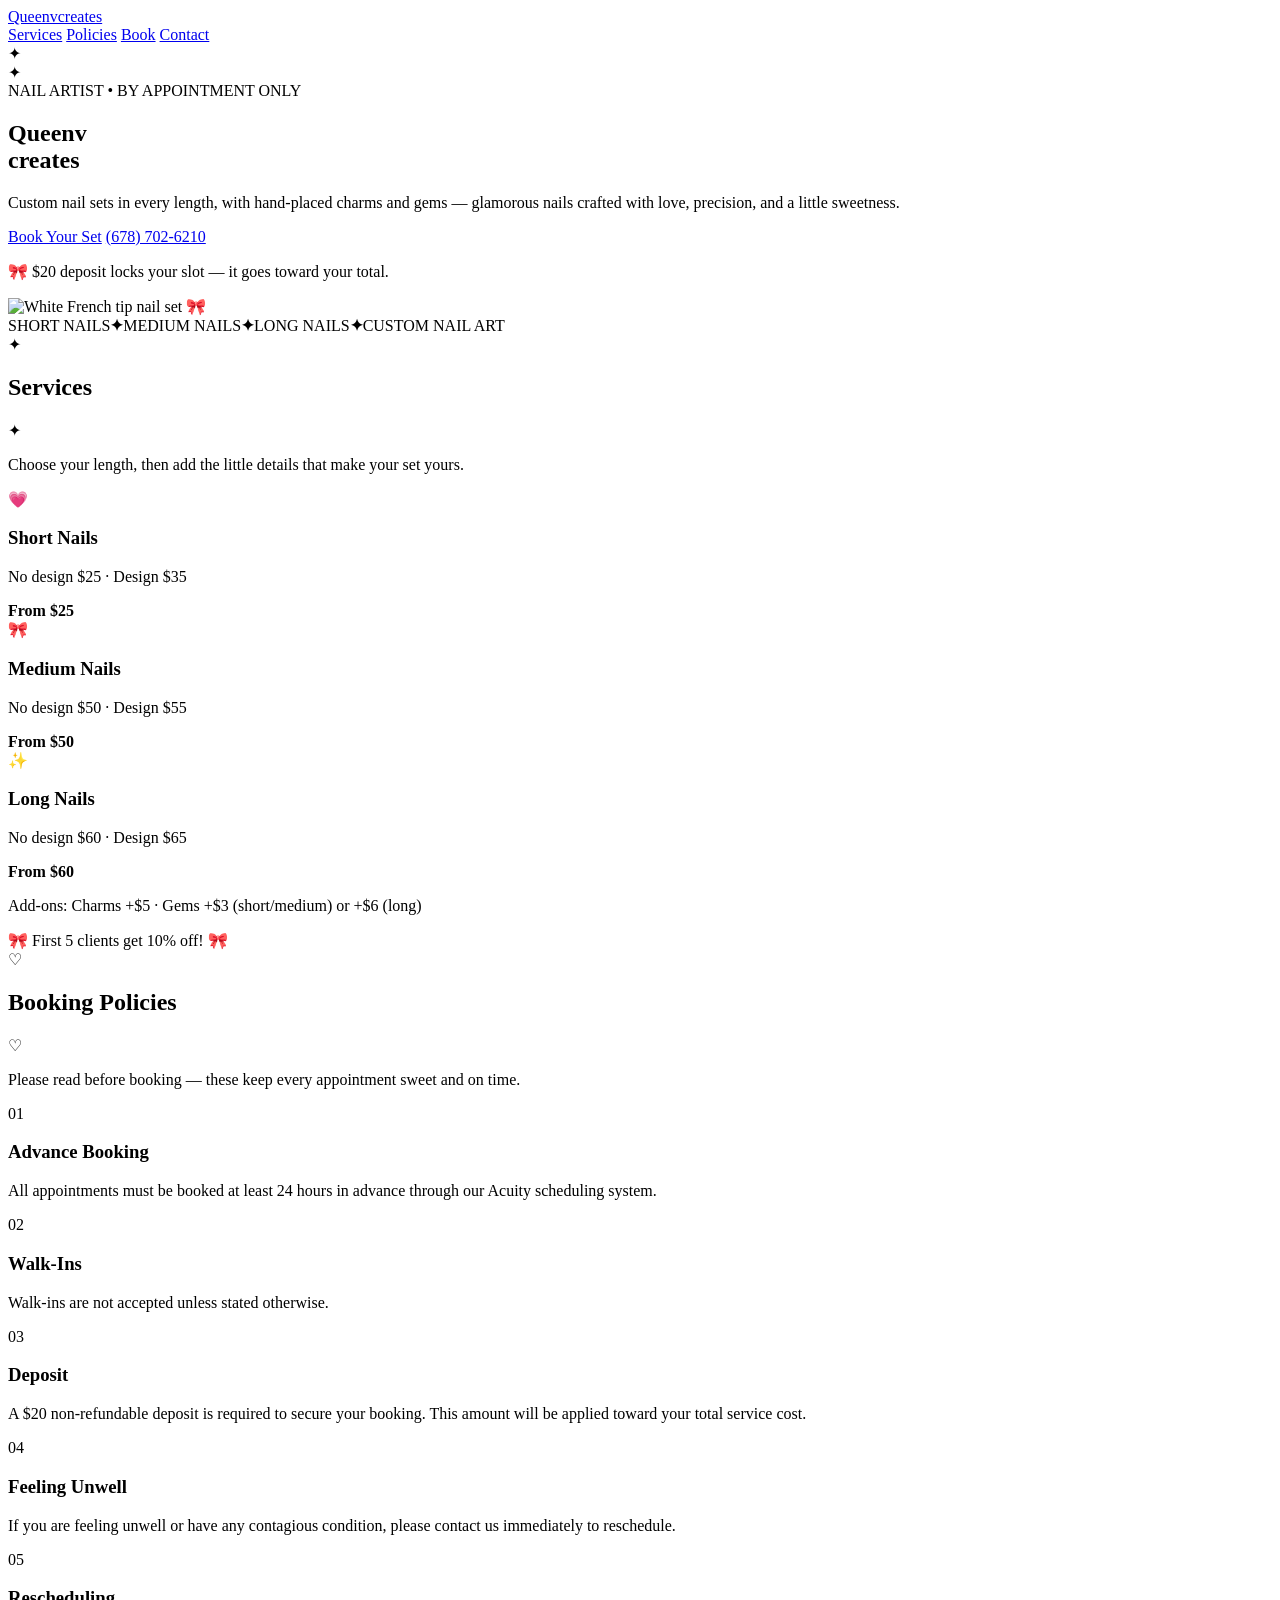
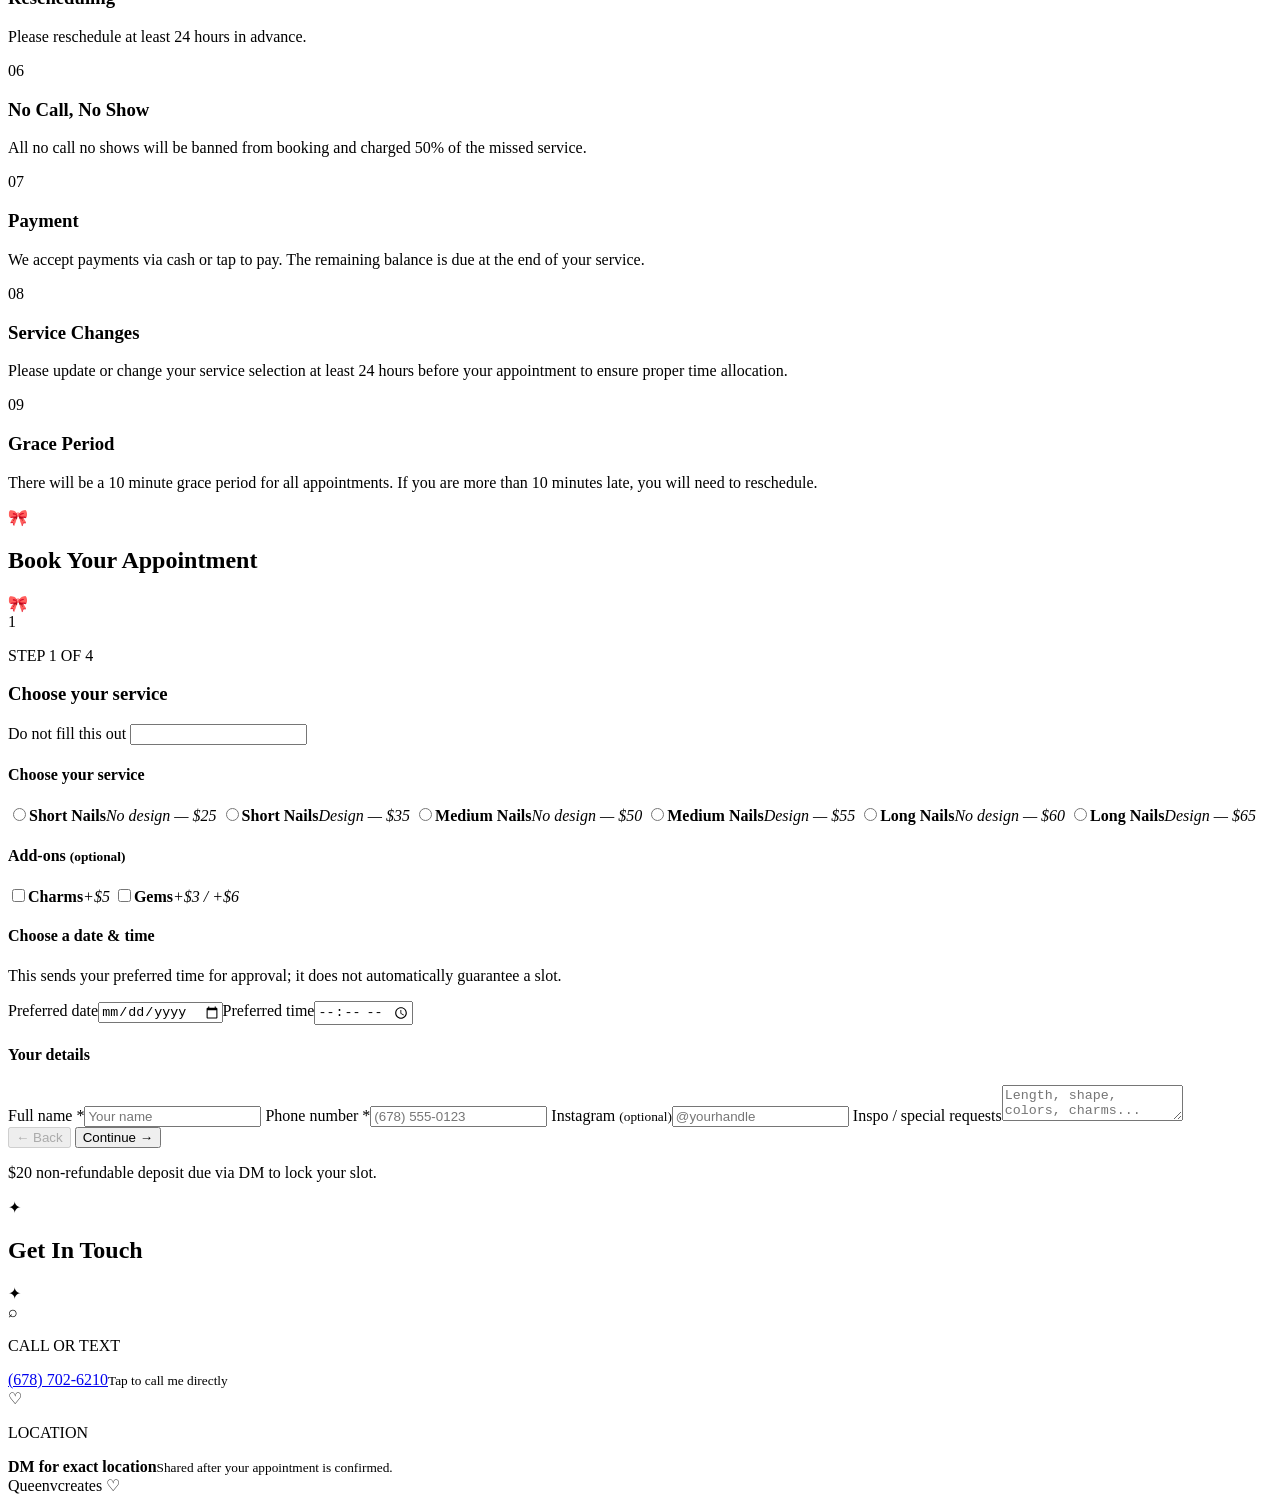
==== index.html @ 92eb50f8 "Rename queenvcreates_UPDATED/index.html to index.html" ====
<!doctype html>
<html lang="en">
<head>
  <meta charset="utf-8">
  <meta name="viewport" content="width=device-width, initial-scale=1">
  <meta name="description" content="Queenvcreates — custom nail sets and kawaii nail art by appointment only.">
  <title>Queenvcreates | Nail Artist</title>
  <link rel="preconnect" href="https://fonts.googleapis.com">
  <link rel="preconnect" href="https://fonts.gstatic.com" crossorigin>
  <link href="https://fonts.googleapis.com/css2?family=Baloo+2:wght@500;600;700;800&family=Poppins:wght@400;500;600;700;800&display=swap" rel="stylesheet">
  <link rel="stylesheet" href="style.css">
</head>
<body>
  <header class="site-header">
    <a class="brand" href="#home" aria-label="Queenvcreates home">
      <span class="bow" aria-hidden="true"><i></i><b></b><i></i></span>
      <span>Queenvcreates</span>
    </a>
    <nav>
      <a href="#services">Services</a>
      <a href="#policies">Policies</a>
      <a href="#booking">Book</a>
      <a href="#contact">Contact</a>
    </nav>
  </header>

  <main>
    <section id="home" class="hero section-pad">
      <div class="sparkle s1">✦</div><div class="sparkle s2">✦</div>
      <div class="pill">NAIL ARTIST <span>•</span> BY APPOINTMENT ONLY</div>
      <h1>Queenv<br><span>creates</span></h1>
      <p class="hero-copy">Custom nail sets in every length, with hand-placed charms and gems — glamorous nails crafted with love, precision, and a little sweetness.</p>
      <div class="hero-actions">
        <a class="btn btn-primary" href="#booking">Book Your Set</a>
        <a class="btn btn-outline" href="tel:+16787026210">(678) 702-6210</a>
      </div>
      <p class="deposit"><span class="mini-bow">🎀</span> $20 deposit locks your slot — it goes toward your total.</p>
    </section>

    <section class="showcase section-pad">
      <div class="photo-card tilt-left">
        <img src="images/nails-hero.webp" alt="White French tip nail set">
        <span class="photo-bow">🎀</span>
      </div>
      <div class="marquee" aria-label="Services">
        <span>SHORT NAILS</span><b>✦</b><span>MEDIUM NAILS</span><b>✦</b><span>LONG NAILS</span><b>✦</b><span>CUSTOM NAIL ART</span>
      </div>
    </section>

    <section id="services" class="section-pad">
      <div class="section-title"><span>✦</span><h2>Services</h2><span>✦</span></div>
      <p class="section-subtitle">Choose your length, then add the little details that make your set yours.</p>
      <div class="cards">
        <article class="service-card"><div class="service-icon">💗</div><h3>Short Nails</h3><p>No design $25 &middot; Design $35</p><strong>From $25</strong></article>
        <article class="service-card featured"><div class="service-icon">🎀</div><h3>Medium Nails</h3><p>No design $50 &middot; Design $55</p><strong>From $50</strong></article>
        <article class="service-card"><div class="service-icon">✨</div><h3>Long Nails</h3><p>No design $60 &middot; Design $65</p><strong>From $60</strong></article>
      </div>
      <p class="section-subtitle addon-note">Add-ons: Charms +$5 &middot; Gems +$3 (short/medium) or +$6 (long)</p>
      <div class="promo-banner"><span>🎀</span> First 5 clients get 10% off! <span>🎀</span></div>
    </section>

    <section id="policies" class="section-pad">
      <div class="section-title"><span>♡</span><h2>Booking Policies</h2><span>♡</span></div>
      <p class="section-subtitle">Please read before booking — these keep every appointment sweet and on time.</p>
      <div class="policies-grid">
        <div class="policy"><span>01</span><div><h3>Advance Booking</h3><p>All appointments must be booked at least 24 hours in advance through our Acuity scheduling system.</p></div></div>
        <div class="policy"><span>02</span><div><h3>Walk-Ins</h3><p>Walk-ins are not accepted unless stated otherwise.</p></div></div>
        <div class="policy"><span>03</span><div><h3>Deposit</h3><p>A $20 non-refundable deposit is required to secure your booking. This amount will be applied toward your total service cost.</p></div></div>
        <div class="policy"><span>04</span><div><h3>Feeling Unwell</h3><p>If you are feeling unwell or have any contagious condition, please contact us immediately to reschedule.</p></div></div>
        <div class="policy"><span>05</span><div><h3>Rescheduling</h3><p>Please reschedule at least 24 hours in advance.</p></div></div>
        <div class="policy"><span>06</span><div><h3>No Call, No Show</h3><p>All no call no shows will be banned from booking and charged 50% of the missed service.</p></div></div>
        <div class="policy"><span>07</span><div><h3>Payment</h3><p>We accept payments via cash or tap to pay. The remaining balance is due at the end of your service.</p></div></div>
        <div class="policy"><span>08</span><div><h3>Service Changes</h3><p>Please update or change your service selection at least 24 hours before your appointment to ensure proper time allocation.</p></div></div>
        <div class="policy"><span>09</span><div><h3>Grace Period</h3><p>There will be a 10 minute grace period for all appointments. If you are more than 10 minutes late, you will need to reschedule.</p></div></div>
      </div>
    </section>

    <section id="booking" class="booking-wrap section-pad">
      <div class="section-title"><span>🎀</span><h2>Book Your Appointment</h2><span>🎀</span></div>
      <div class="booking-shell">
        <div class="step-head"><div class="step-circle" id="stepCircle">1</div><div><p>STEP <span id="stepLabelNumber">1</span> OF 4</p><h3 id="stepTitle">Choose your service</h3></div></div>
        <form name="booking" method="POST" data-netlify="true" netlify-honeypot="bot-field" id="bookingForm">
          <input type="hidden" name="form-name" value="booking">
          <input type="hidden" name="summary" id="summary">
          <p class="honeypot"><label>Do not fill this out <input name="bot-field"></label></p>

          <div class="form-step active" data-step="1">
            <h4>Choose your service</h4>
            <label class="choice"><input required type="radio" name="service" value="Short Nails - No Design|25"><span><b>Short Nails</b><em>No design — $25</em></span></label>
            <label class="choice"><input type="radio" name="service" value="Short Nails - Design|35"><span><b>Short Nails</b><em>Design — $35</em></span></label>
            <label class="choice"><input type="radio" name="service" value="Medium Nails - No Design|50"><span><b>Medium Nails</b><em>No design — $50</em></span></label>
            <label class="choice"><input type="radio" name="service" value="Medium Nails - Design|55"><span><b>Medium Nails</b><em>Design — $55</em></span></label>
            <label class="choice"><input type="radio" name="service" value="Long Nails - No Design|60"><span><b>Long Nails</b><em>No design — $60</em></span></label>
            <label class="choice"><input type="radio" name="service" value="Long Nails - Design|65"><span><b>Long Nails</b><em>Design — $65</em></span></label>
          </div>

          <div class="form-step" data-step="2">
            <h4>Add-ons <small>(optional)</small></h4>
            <label class="choice"><input type="checkbox" name="addons" value="Charms +$5"><span><b>Charms</b><em>+$5</em></span></label>
            <label class="choice"><input type="checkbox" name="addons" value="Gems +$3 (short/medium) or +$6 (long)"><span><b>Gems</b><em>+$3 / +$6</em></span></label>
          </div>

          <div class="form-step" data-step="3">
            <h4>Choose a date &amp; time</h4>
            <p class="muted">This sends your preferred time for approval; it does not automatically guarantee a slot.</p>
            <div class="two-col"><label>Preferred date<input required type="date" name="date" id="dateInput"></label><label>Preferred time<input required type="time" name="time"></label></div>
          </div>

          <div class="form-step" data-step="4">
            <h4>Your details</h4>
            <div class="selected-summary" id="selectedSummary"></div>
            <label>Full name *<input required type="text" name="name" placeholder="Your name"></label>
            <label>Phone number *<input required type="tel" name="phone" placeholder="(678) 555-0123"></label>
            <label>Instagram <small>(optional)</small><input type="text" name="instagram" placeholder="@yourhandle"></label>
            <label>Inspo / special requests<textarea name="requests" placeholder="Length, shape, colors, charms..."></textarea></label>
          </div>

          <div class="form-actions">
            <button type="button" class="btn btn-ghost" id="backBtn" onclick="goStep(-1)" disabled>← Back</button>
            <button type="button" class="btn btn-primary" id="nextBtn" onclick="goStep(1)">Continue →</button>
            <button type="submit" class="btn btn-primary" id="submitBtn" hidden>Confirm My Appointment</button>
          </div>
          <p class="deposit-note">$20 non-refundable deposit due via DM to lock your slot.</p>
        </form>
        <div class="success" id="successBox" hidden><div class="success-icon">🎀</div><h3>Request sent!</h3><p>Thank you! Your appointment request has been submitted. Please watch for a confirmation before treating the time as booked.</p><a class="btn btn-primary" href="#home">Back to Home</a></div>
      </div>
    </section>

    <section id="contact" class="section-pad contact-section">
      <div class="section-title"><span>✦</span><h2>Get In Touch</h2><span>✦</span></div>
      <div class="contact-card"><div class="contact-icon">⌕</div><p>CALL OR TEXT</p><a href="tel:+16787026210">(678) 702-6210</a><small>Tap to call me directly</small></div>
      <div class="contact-card"><div class="contact-icon">♡</div><p>LOCATION</p><strong>DM for exact location</strong><small>Shared after your appointment is confirmed.</small></div>
    </section>
  </main>

  <footer><span class="bow small"><i></i><b></b><i></i></span> Queenvcreates <span>♡</span></footer>
  <script src="script.js"></script>
</body>
</html>
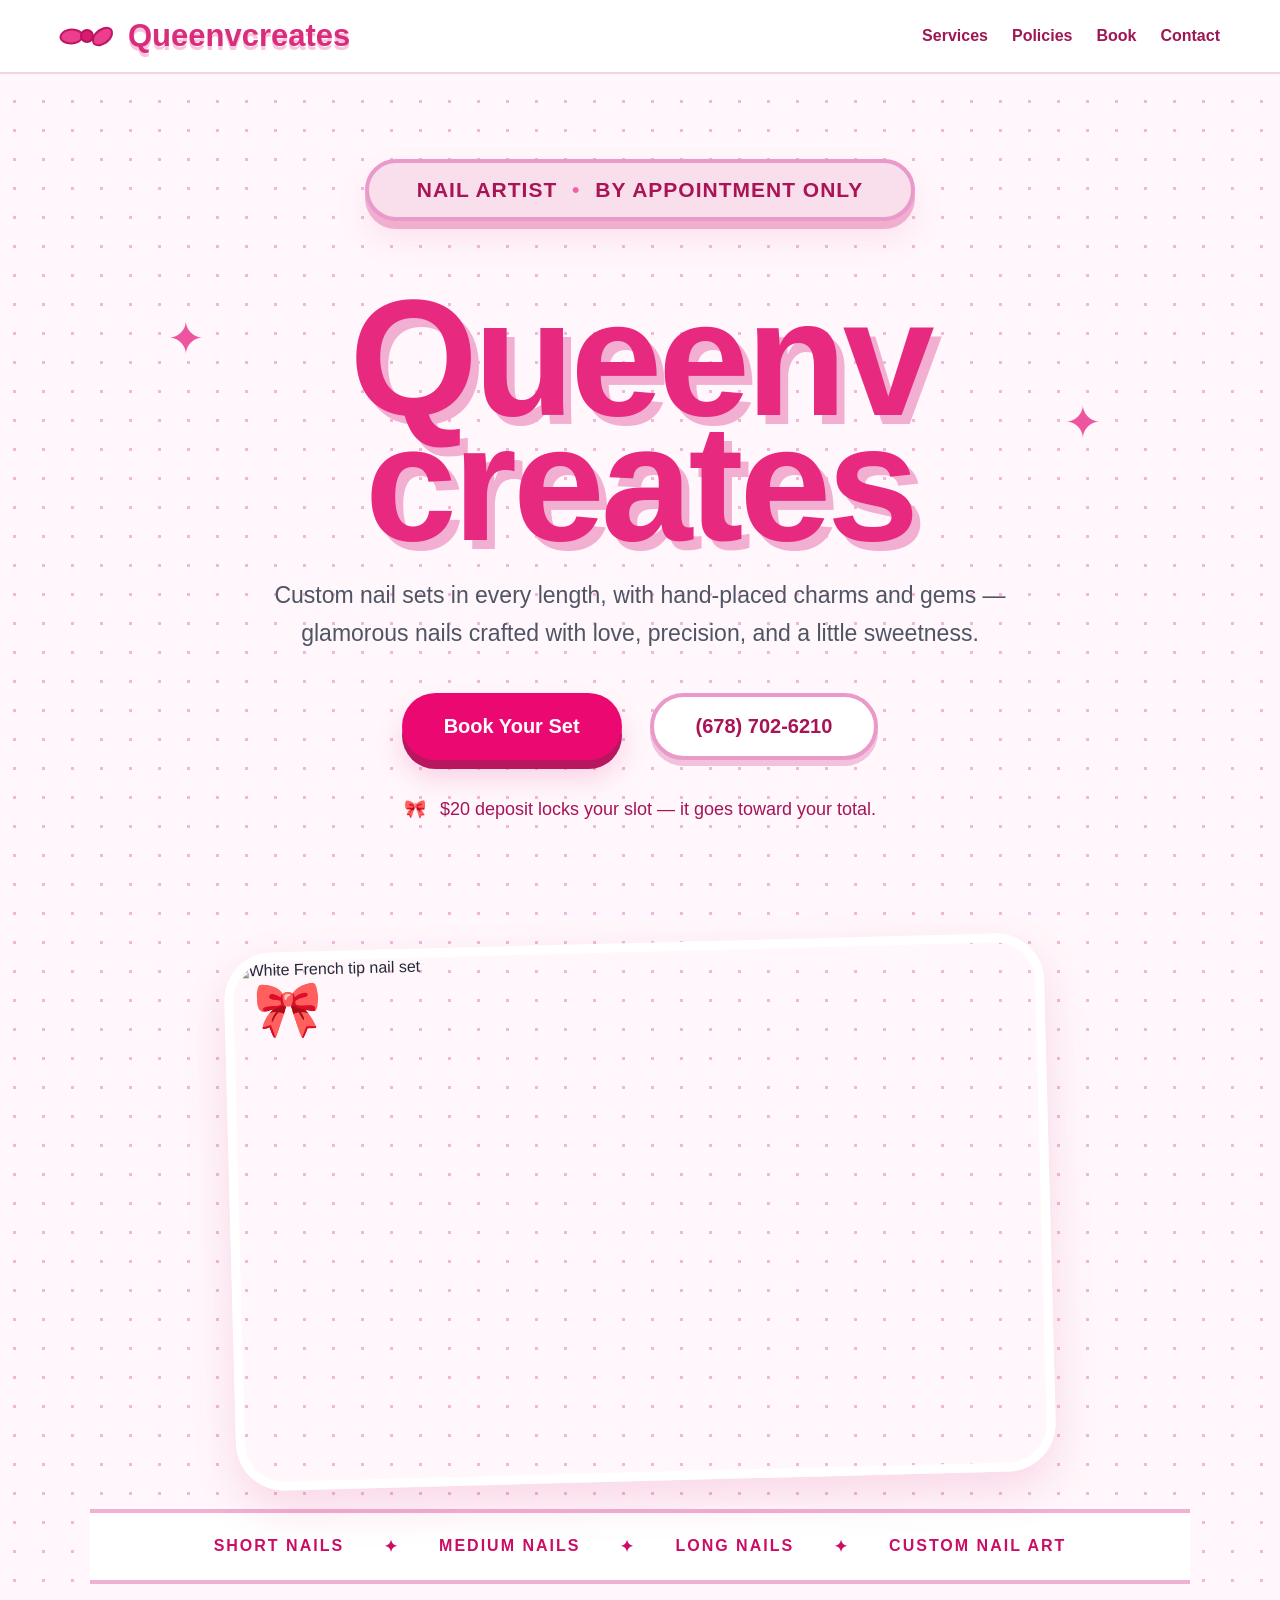
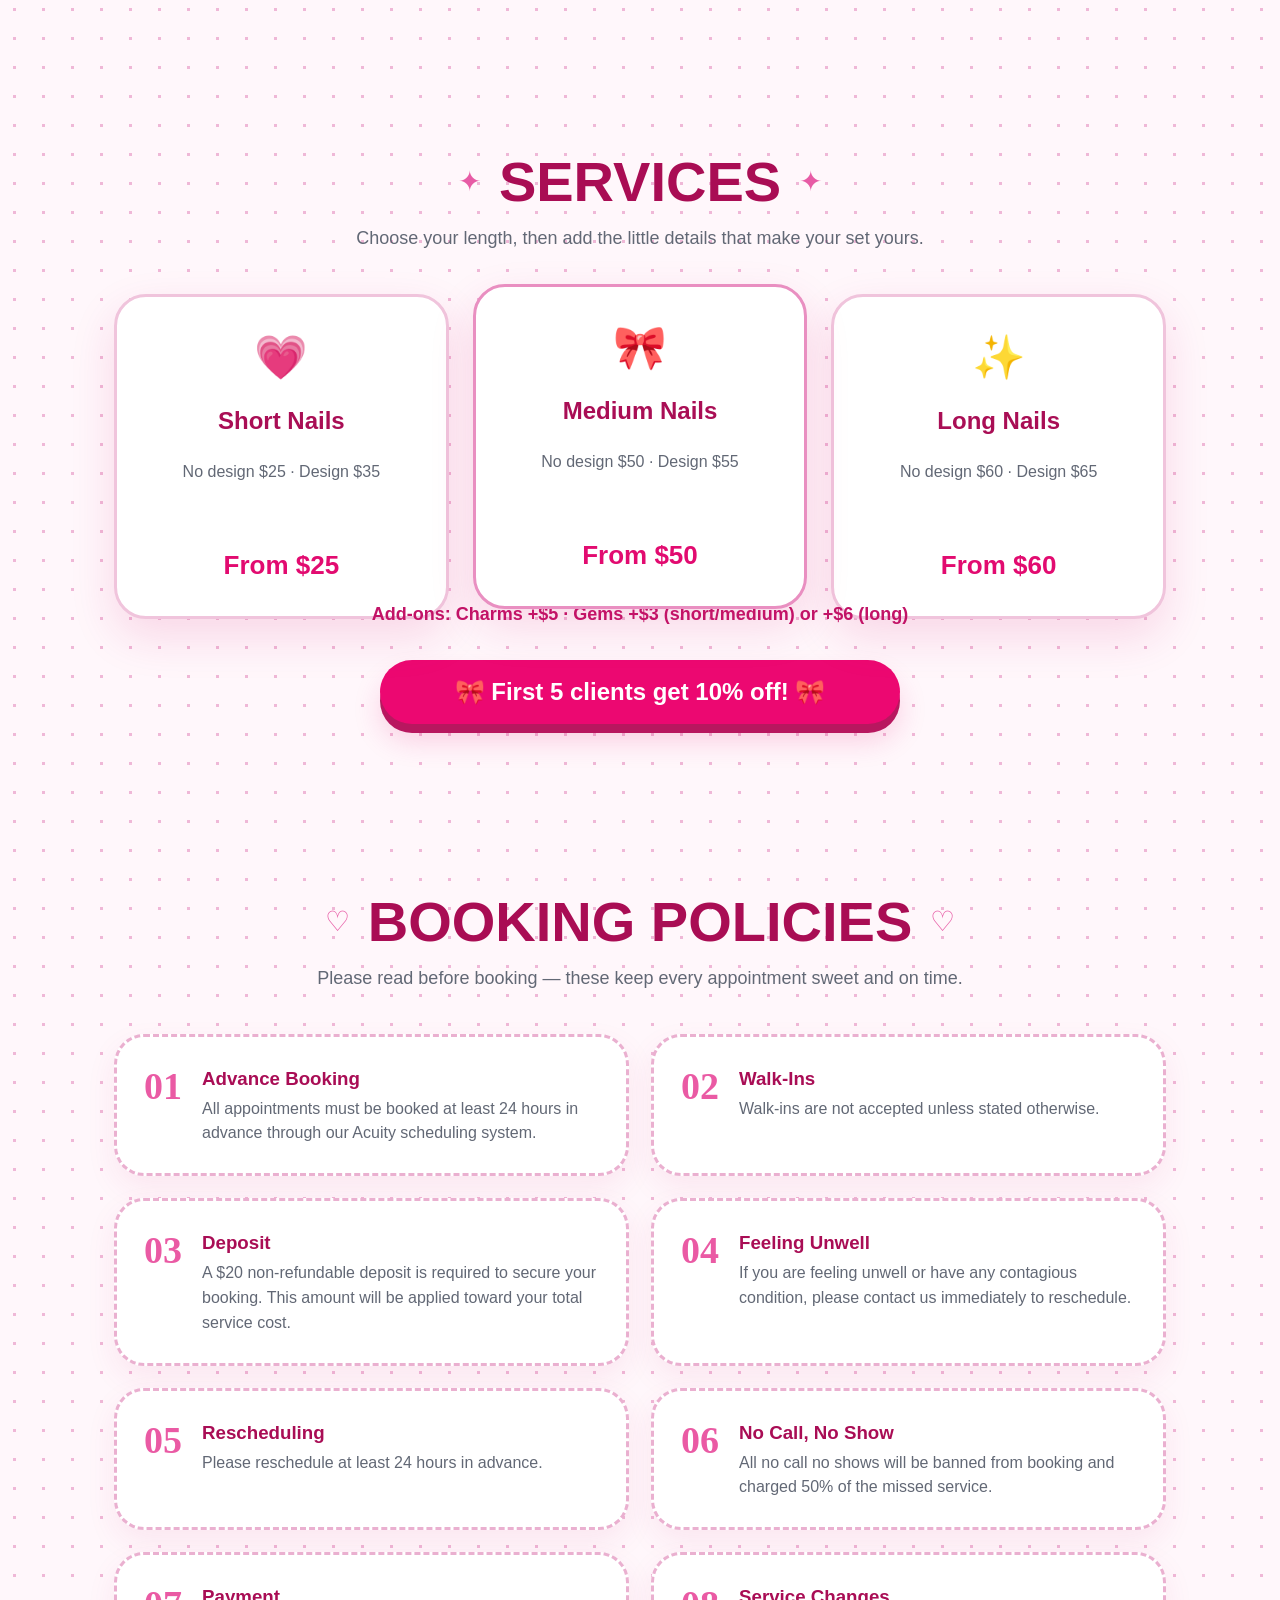
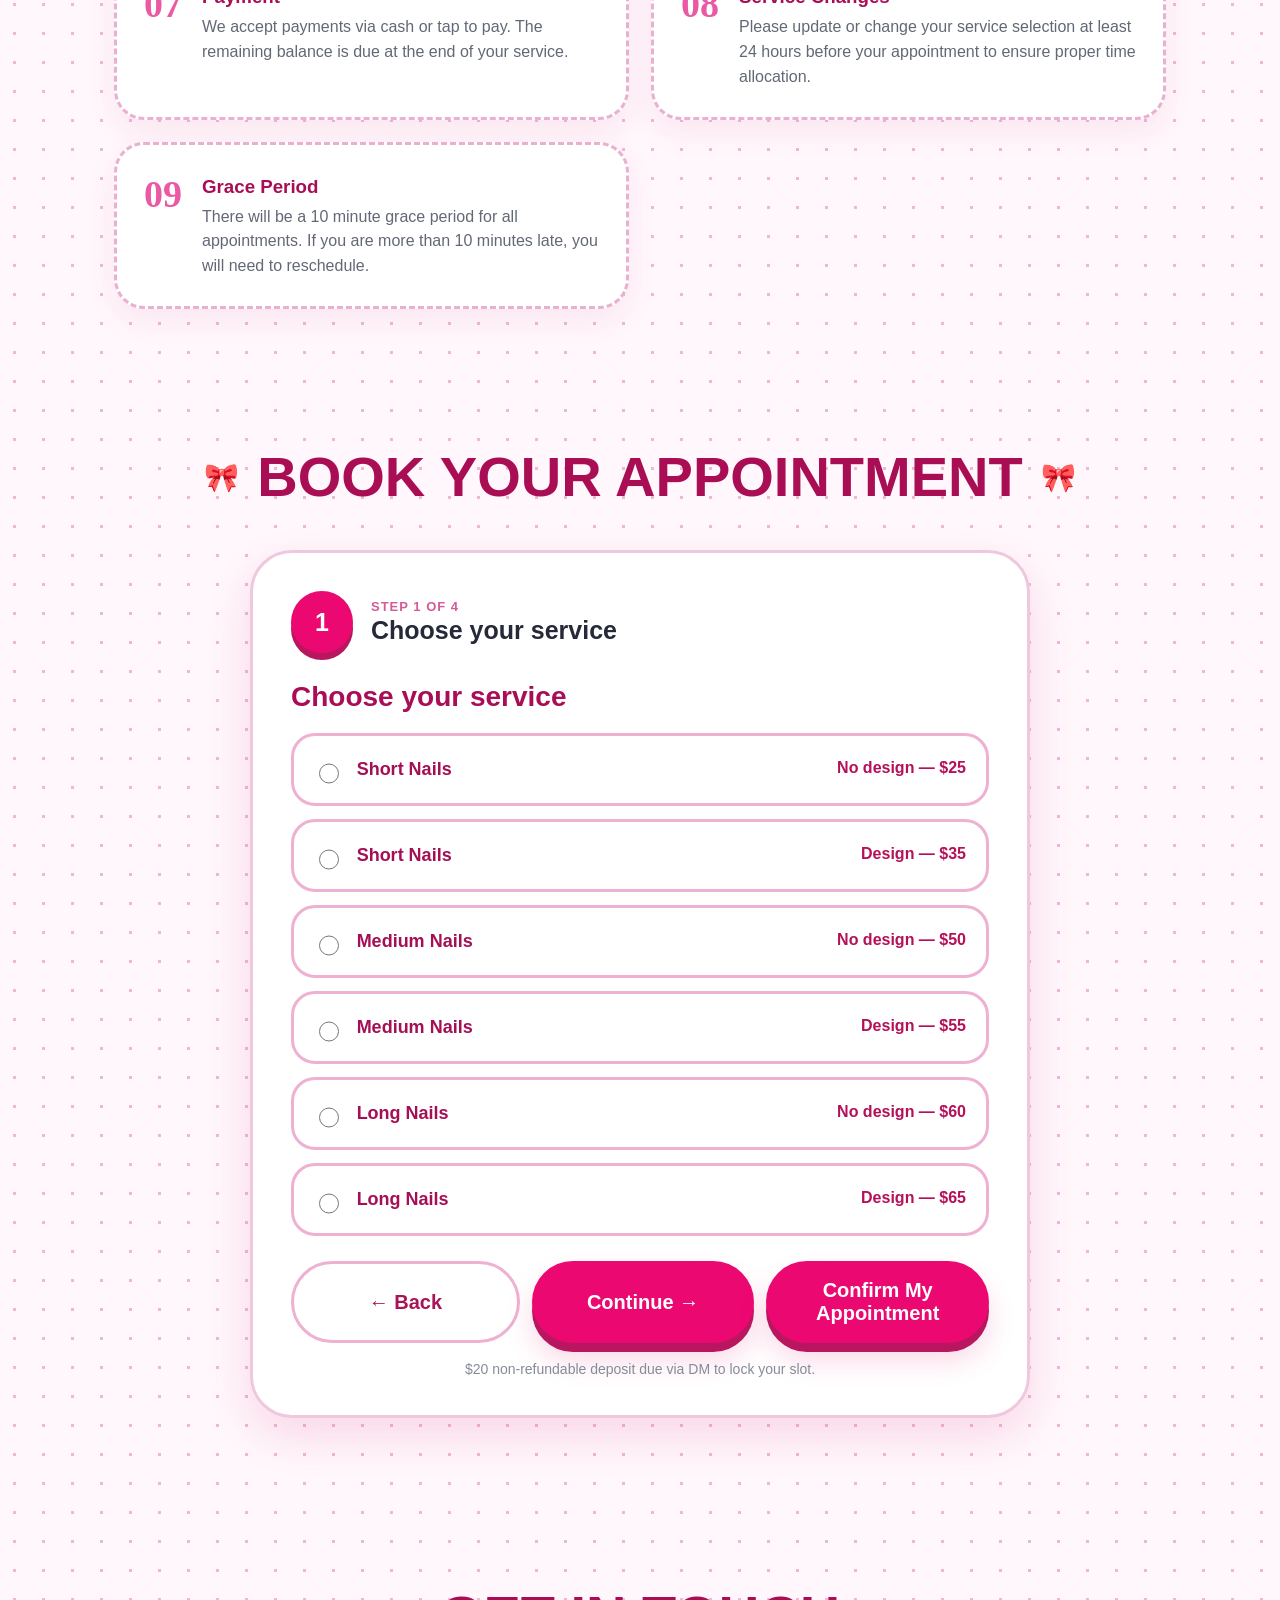
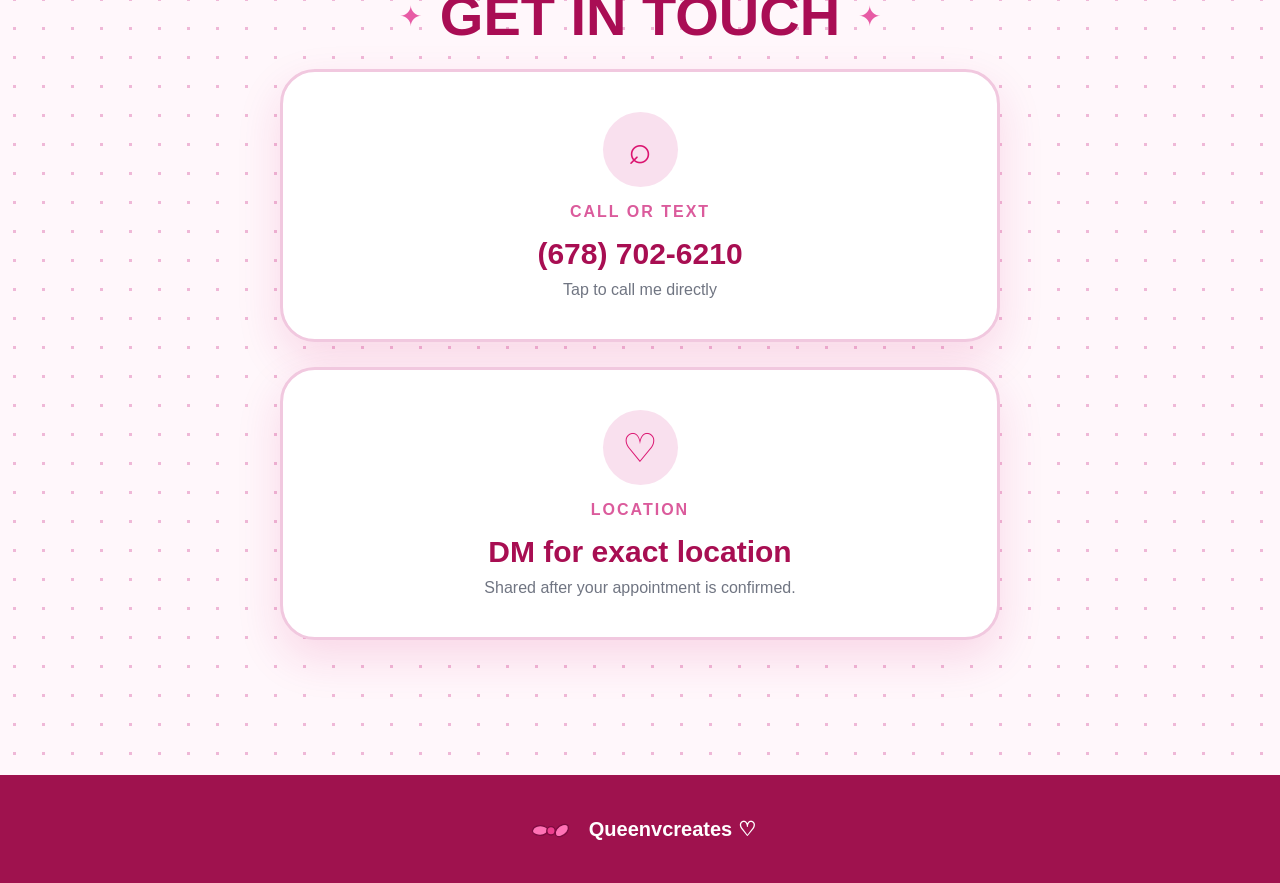
==== commit 354e52b8: "Update index.html" ====
--- a/index.html
+++ b/index.html
@@ -39,7 +39,7 @@
 
     <section class="showcase section-pad">
       <div class="photo-card tilt-left">
-        <img src="images/nails-hero.webp" alt="White French tip nail set">
+        <img src="images/e19a77874d277d34020b3ae92a7212c8" alt="White French tip nail set">
         <span class="photo-bow">🎀</span>
       </div>
       <div class="marquee" aria-label="Services">
--- a/style.css
+++ b/style.css
@@ -0,0 +1,2 @@
+:root{--pink:#ec0871;--hot:#d90a68;--deep:#a80e52;--text:#252938;--muted:#626875;--line:#efb1d2;--soft:#fff5fa;--white:#fff;--shadow:0 18px 45px rgba(210,30,110,.14)}
+*{box-sizing:border-box}html{scroll-behavior:smooth}body{margin:0;color:var(--text);font-family:Poppins,Arial,sans-serif;background-color:#fff7fb;background-image:radial-gradient(#efb8d7 1.7px,transparent 1.7px);background-size:29px 29px}a{text-decoration:none;color:inherit}button,input,textarea{font:inherit}.site-header{position:sticky;top:0;z-index:20;background:rgba(255,255,255,.96);backdrop-filter:blur(10px);border-bottom:2px solid #f3d4e4;padding:18px clamp(18px,5vw,60px);display:flex;align-items:center;justify-content:space-between;gap:25px}.brand{display:flex;align-items:center;gap:14px;font-family:"Baloo 2",sans-serif;font-size:31px;font-weight:800;color:#d92d7c;text-shadow:0 4px 0 #f7c5df}.site-header nav{display:flex;gap:24px;font-weight:700;color:#9d1754}.site-header nav a:hover{color:var(--pink)}.bow{display:inline-flex;align-items:center;gap:0}.bow i{width:23px;height:17px;border-radius:70% 35% 70% 35%;background:#ec3d8f;border:2px solid #bc1762;display:block}.bow i:first-child{transform:rotate(18deg);margin-right:-3px}.bow i:last-child{transform:rotate(-18deg);margin-left:-3px}.bow b{display:block;width:14px;height:14px;border-radius:50%;background:#d91b72;border:2px solid #b7135d;z-index:1}.section-pad{max-width:1100px;margin:auto;padding:85px 24px}.hero{text-align:center;min-height:830px;display:flex;flex-direction:column;justify-content:center;align-items:center;position:relative;overflow:hidden}.pill{border:4px solid #e99aca;background:#f9deec;border-radius:999px;padding:15px 48px;box-shadow:0 8px 0 #f1afd0,0 18px 32px rgba(235,67,145,.12);font-size:21px;font-weight:800;letter-spacing:1px;color:#a91457}.pill span{color:#ef62aa;margin:0 8px}.hero h1{font-family:"Baloo 2",sans-serif;font-size:clamp(85px,16vw,165px);line-height:.76;margin:75px 0 30px;color:#e72a80;letter-spacing:-4px;text-shadow:8px 9px 0 #f2afd2;position:relative}.hero h1 span{display:inline-block}.hero-copy{max-width:760px;font-size:23px;line-height:1.65;color:#4f5564;margin:0}.hero-actions{display:flex;gap:28px;flex-wrap:wrap;justify-content:center;margin-top:40px}.btn{display:inline-flex;align-items:center;justify-content:center;border:0;border-radius:999px;padding:18px 42px;font-weight:800;font-size:20px;cursor:pointer;transition:.2s transform,.2s box-shadow}.btn:hover{transform:translateY(-2px)}.btn-primary{background:var(--pink);color:#fff;box-shadow:0 9px 0 #b8175f,0 17px 28px rgba(230,25,115,.18)}.btn-outline{background:#fff;color:#a81455;border:4px solid #e99ac9;box-shadow:0 6px 0 #f2c2dc}.btn-ghost{background:#fff;color:#a81455;border:3px solid #efb0d1}.deposit{color:#a61457;font-size:18px;margin-top:38px}.mini-bow{margin-right:9px}.sparkle{position:absolute;color:#ed55a1;font-size:45px}.s1{left:7%;top:28%}.s2{right:8%;top:38%}.showcase{padding-top:20px}.photo-card{position:relative;max-width:820px;margin:auto;border:9px solid #fff;border-radius:48px;overflow:hidden;box-shadow:var(--shadow);transform:rotate(-1.5deg)}.photo-card img{display:block;width:100%;height:520px;object-fit:cover}.photo-bow{position:absolute;left:20px;top:16px;font-size:55px}.marquee{margin:28px -24px 0;background:#fff;border-top:4px solid #efb0d1;border-bottom:4px solid #efb0d1;min-height:75px;display:flex;align-items:center;justify-content:center;gap:40px;color:#cb0d65;font-weight:800;letter-spacing:2px;white-space:nowrap;overflow:hidden}.section-title{display:flex;align-items:center;justify-content:center;gap:18px}.section-title h2{font-family:"Baloo 2",sans-serif;font-size:56px;line-height:1;margin:0;color:#a90d54;text-transform:uppercase}.section-title span{color:#e75ba5;font-size:28px}.section-subtitle{text-align:center;max-width:700px;margin:18px auto 45px;color:var(--muted);font-size:18px}.cards{display:grid;grid-template-columns:repeat(3,1fr);gap:24px}.addon-note{margin:-15px auto 35px;font-weight:700;color:#c21367}.promo-banner{max-width:520px;margin:0 auto;background:var(--pink);color:#fff;text-align:center;font-family:"Baloo 2",sans-serif;font-size:24px;font-weight:700;border-radius:999px;padding:18px 30px;box-shadow:0 9px 0 #b8175f,0 17px 28px rgba(230,25,115,.18)}.service-card{background:#fff;border:3px solid #f0c4dc;border-radius:32px;padding:35px 28px;text-align:center;box-shadow:var(--shadow)}.service-card.featured{transform:translateY(-10px);border-color:#e98fc1}.service-icon{font-size:43px}.service-card h3{color:#a90e55;font-size:24px}.service-card p{color:var(--muted);line-height:1.6;min-height:75px}.service-card strong{color:#e20b70;font-size:26px}.policies-grid{display:grid;grid-template-columns:1fr 1fr;gap:22px}.policy{display:flex;gap:20px;align-items:flex-start;background:#fff;border:3px dashed #eab0d0;border-radius:30px;padding:27px;box-shadow:0 12px 30px rgba(210,40,120,.08)}.policy>span{font-family:"Baloo 2";font-size:38px;font-weight:800;color:#ea5aa4}.policy h3{margin:4px 0 7px;color:#a90d55}.policy p{margin:0;color:var(--muted);line-height:1.55}.booking-wrap{padding-top:55px}.booking-shell{max-width:780px;margin:45px auto 0;background:#fff;border:3px solid #f0c8de;border-radius:42px;padding:38px;box-shadow:var(--shadow)}.step-head{display:flex;align-items:center;gap:18px;margin-bottom:28px}.step-circle{width:62px;height:62px;border-radius:50%;display:grid;place-items:center;background:var(--pink);color:#fff;font-size:25px;font-weight:800;box-shadow:0 7px 0 #b8175f}.step-head p{margin:0;color:#d35b98;font-weight:800;font-size:13px;letter-spacing:1px}.step-head h3{margin:2px 0 0;font-size:25px}.form-step{display:none}.form-step.active{display:block}.form-step h4{color:#a90d55;font-size:28px;margin:10px 0 20px}.form-step h4 small{font-size:15px;color:#777;font-weight:500}.choice{display:flex;align-items:center;gap:15px;border:3px solid #efb0d1;border-radius:24px;padding:19px 20px;margin:13px 0;cursor:pointer;transition:.15s background,.15s border}.choice:hover{background:#fff6fb;border-color:#df68aa}.choice input{accent-color:var(--pink);width:21px;height:21px}.choice span{display:flex;justify-content:space-between;width:100%;gap:15px}.choice b{font-size:18px}.choice em{font-style:normal;color:#b41159;font-weight:800}.muted{color:var(--muted);line-height:1.6}.two-col{display:grid;grid-template-columns:1fr 1fr;gap:18px}label{display:block;color:#a40f55;font-weight:600;margin:16px 0}label small{color:#777;font-weight:400}input,textarea{display:block;width:100%;margin-top:8px;padding:16px 18px;border:2px solid #efc3dc;border-radius:20px;outline:0;background:#fff;color:var(--text)}input:focus,textarea:focus{border-color:#dd5fa1;box-shadow:0 0 0 4px #fde6f2}textarea{min-height:130px;resize:vertical}.form-actions{display:flex;gap:12px;margin-top:25px}.form-actions .btn{flex:1}.deposit-note{text-align:center;color:#858b97;font-size:14px;margin:18px 0 0}.honeypot{position:absolute;left:-9999px}.selected-summary{background:#fff6fb;border:2px solid #f0c4dc;border-radius:20px;padding:14px 17px;color:#9e1555;font-weight:700}.success{text-align:center;padding:35px 10px}.success-icon{font-size:60px}.success h3{font-family:"Baloo 2";font-size:42px;color:#a90d55;margin:10px 0}.success p{color:var(--muted);line-height:1.7}.contact-section{padding-bottom:110px}.contact-card{max-width:720px;margin:25px auto;background:#fff;border:3px solid #f1c8df;border-radius:35px;padding:40px;text-align:center;box-shadow:var(--shadow)}.contact-icon{width:75px;height:75px;margin:auto;border-radius:50%;display:grid;place-items:center;background:#f9e0ee;color:#db1470;font-size:40px}.contact-card p{color:#db5b9c;letter-spacing:2px;font-weight:800}.contact-card a,.contact-card strong{display:block;font-size:30px;font-weight:800;color:var(--deep)}.contact-card small{display:block;margin-top:10px;color:#707582;font-size:16px}footer{padding:42px;text-align:center;background:#9f124e;color:#fff;font-weight:800;font-size:20px}.small{transform:scale(.7);vertical-align:middle;margin-right:5px}.small i{background:#ff72b5;border-color:#7e0b40}.small b{background:#ed3d8d;border-color:#7e0b40}@media(max-width:760px){.site-header{padding:14px 17px}.site-header nav{display:none}.brand{font-size:27px}.section-pad{padding:65px 17px}.hero{min-height:760px}.pill{font-size:14px;padding:13px 18px}.hero h1{font-size:88px;margin-top:60px}.hero-copy{font-size:17px}.hero-actions{width:100%;gap:16px}.hero-actions .btn{width:100%;font-size:17px;padding:16px 20px}.deposit{font-size:15px}.photo-card img{height:340px}.marquee{gap:22px;font-size:12px}.cards,.policies-grid{grid-template-columns:1fr}.service-card.featured{transform:none}.section-title h2{font-size:39px}.booking-shell{padding:22px;border-radius:30px}.two-col{grid-template-columns:1fr}.form-actions{flex-direction:column}.btn{width:100%}.contact-card a,.contact-card strong{font-size:25px}}
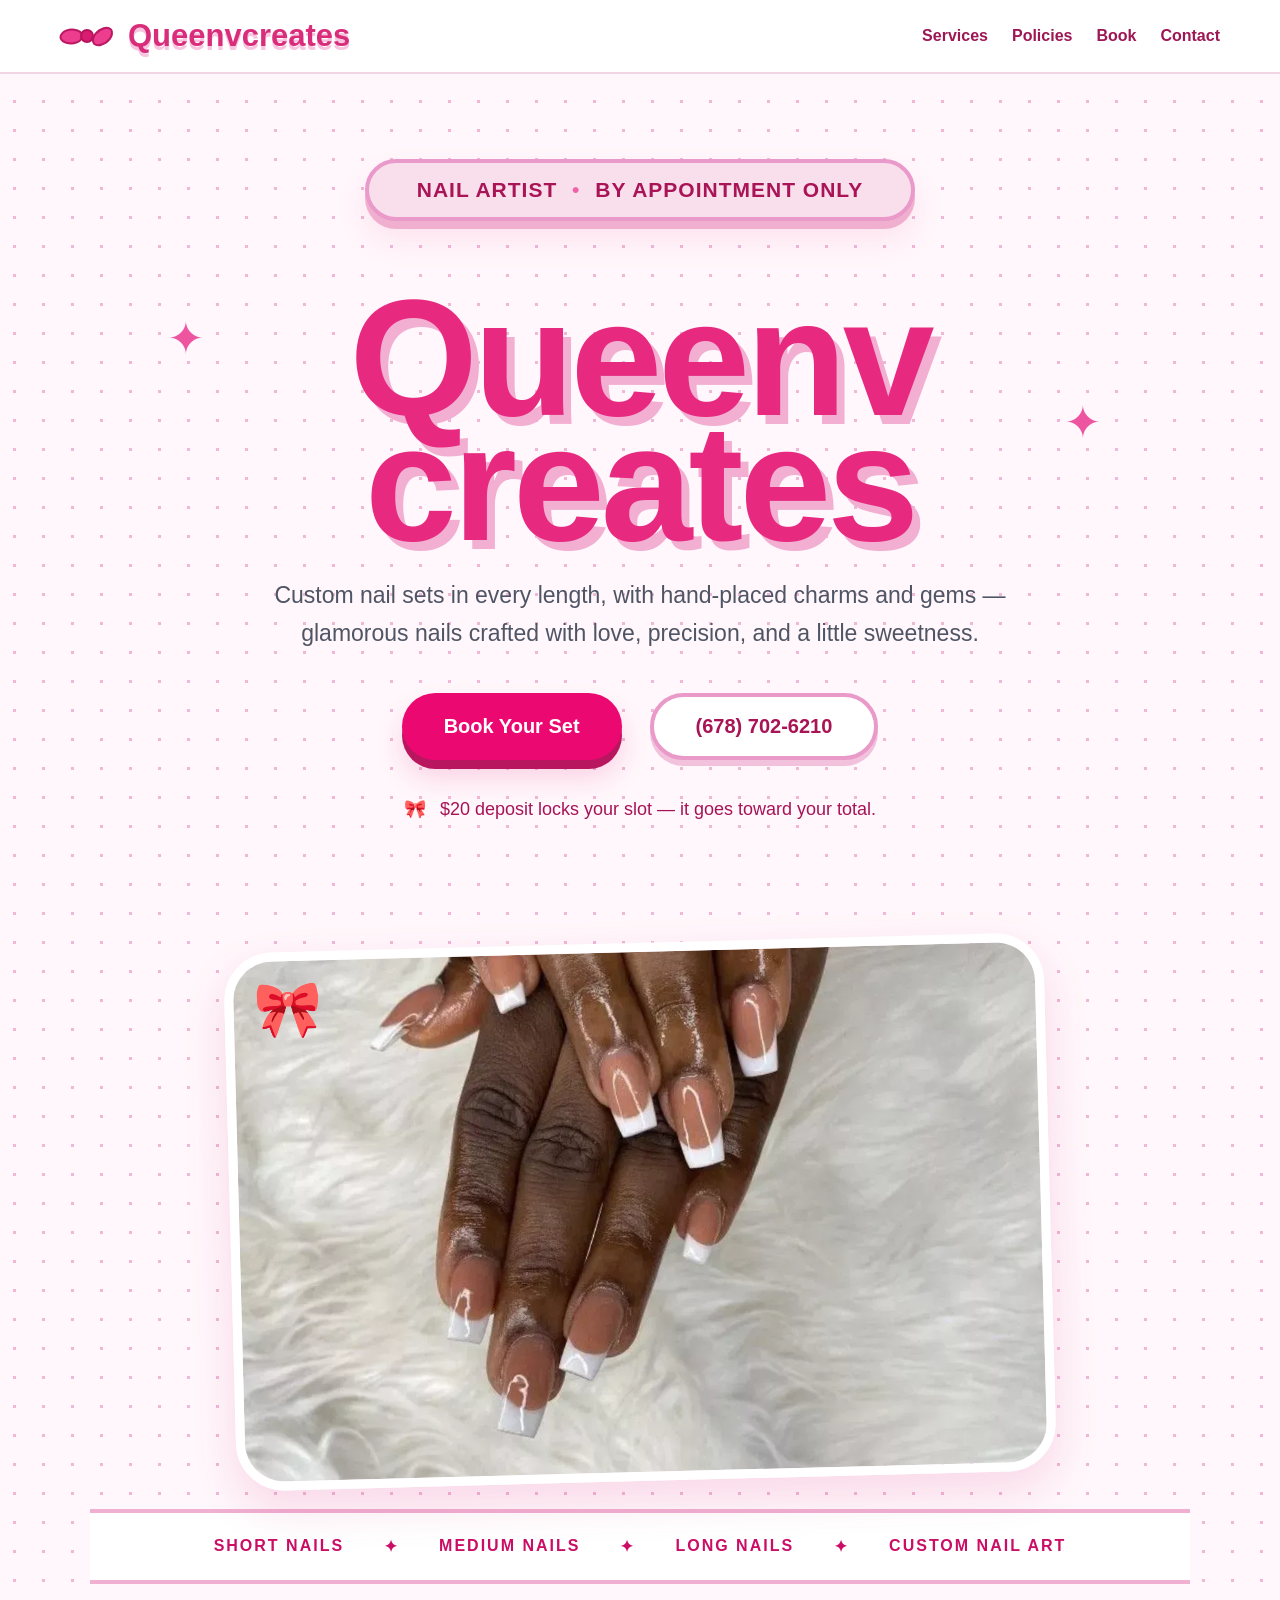
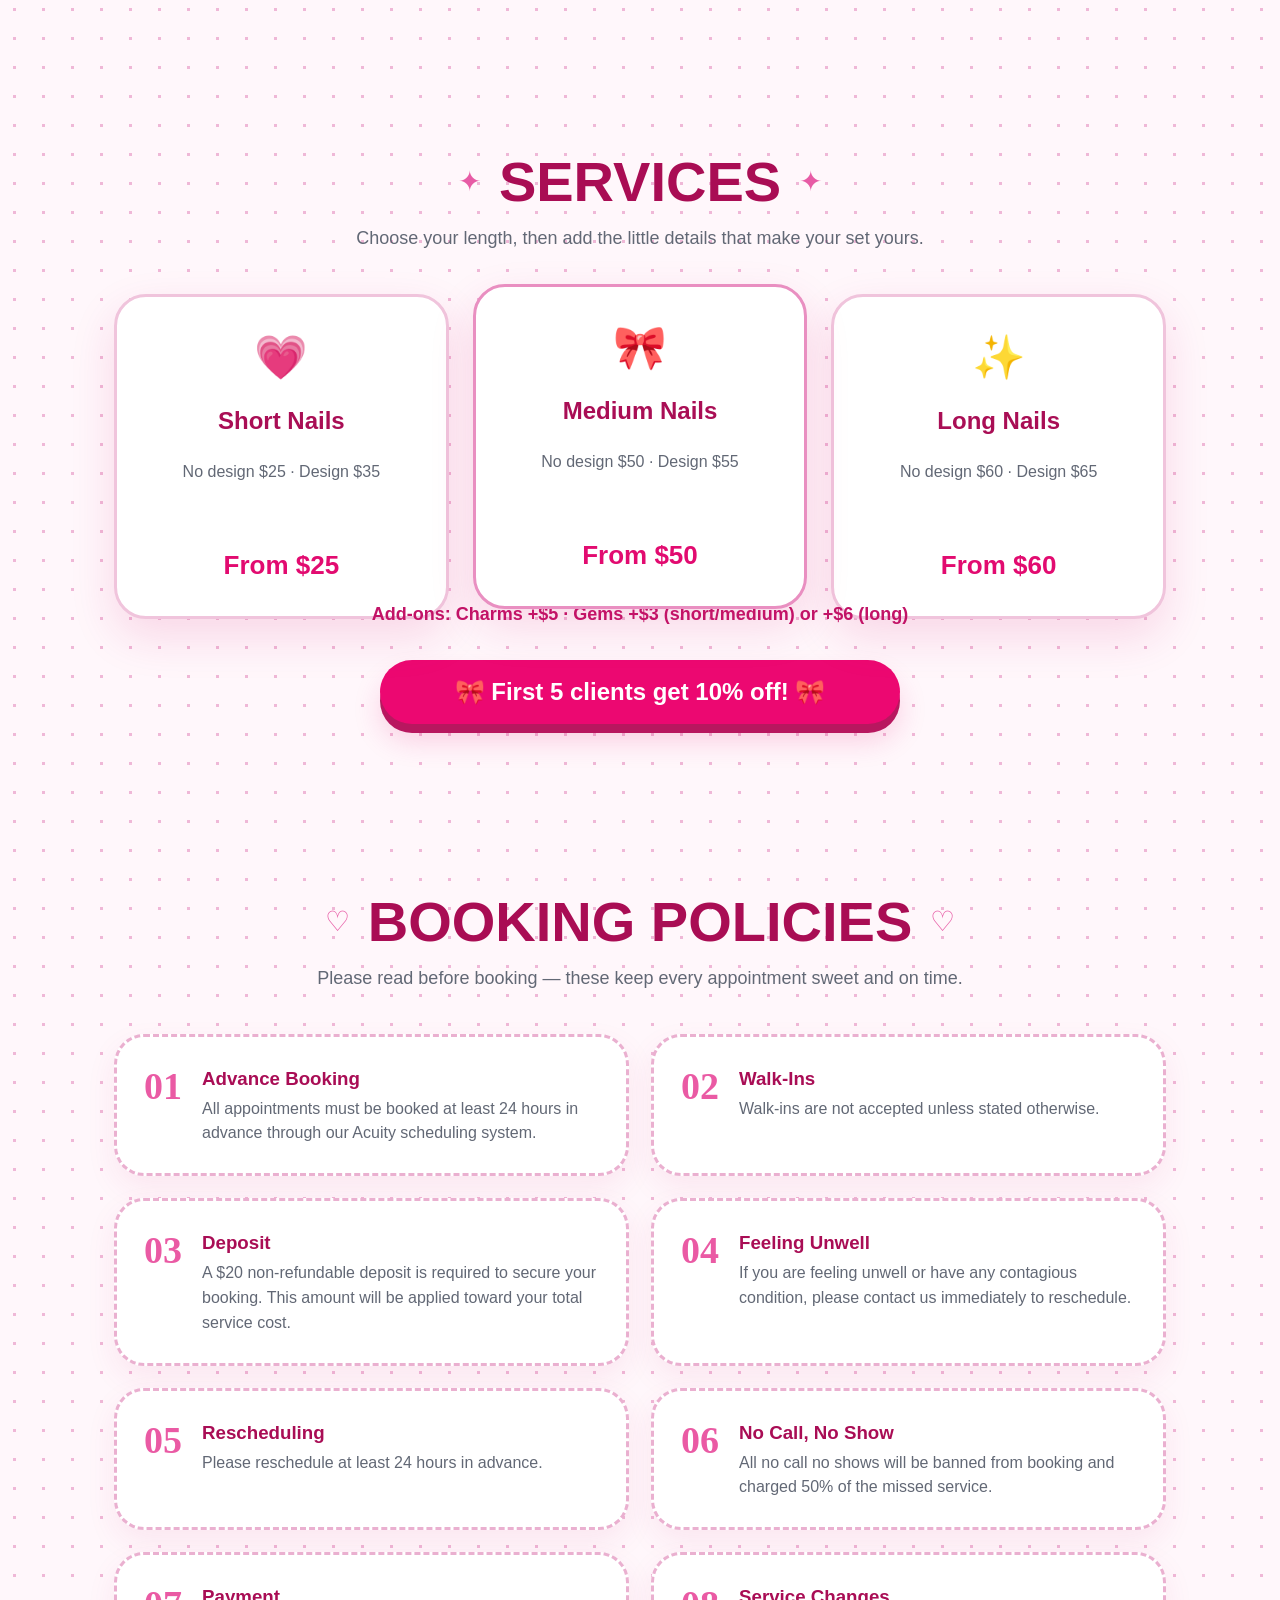
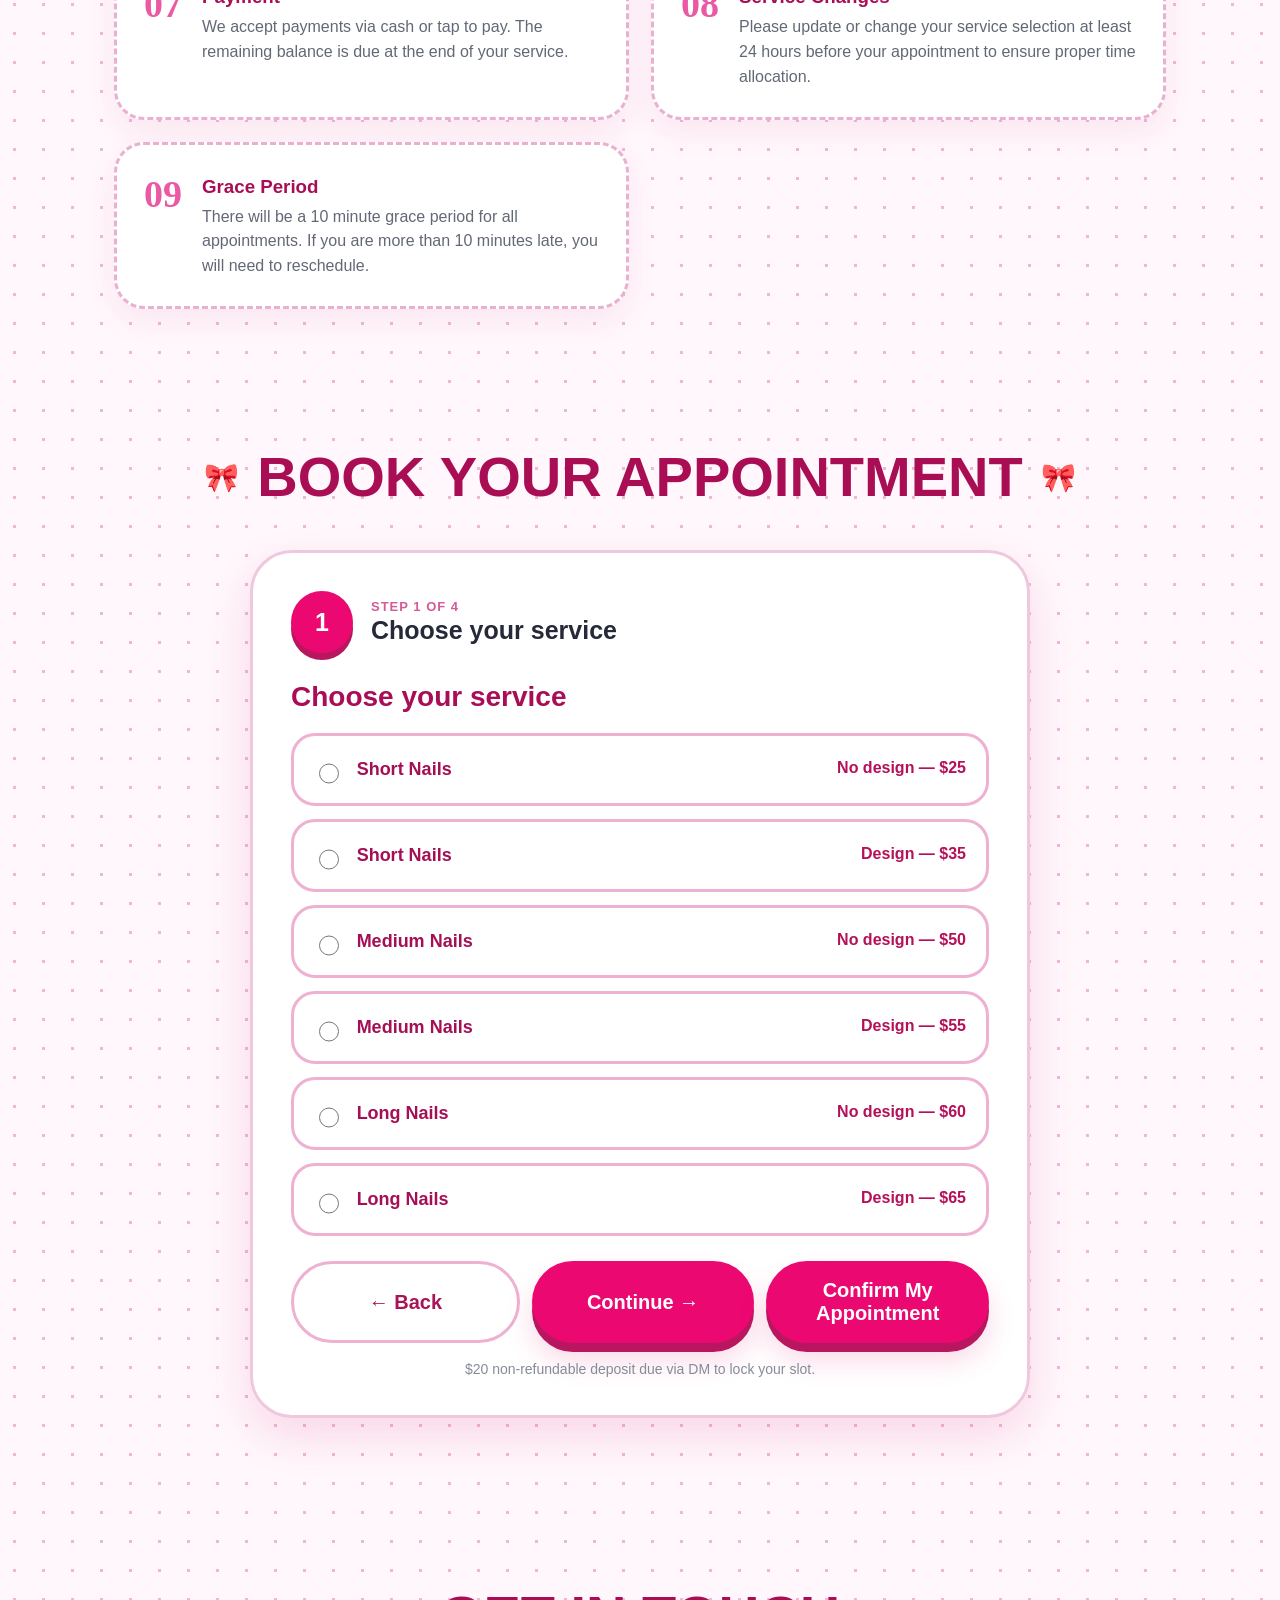
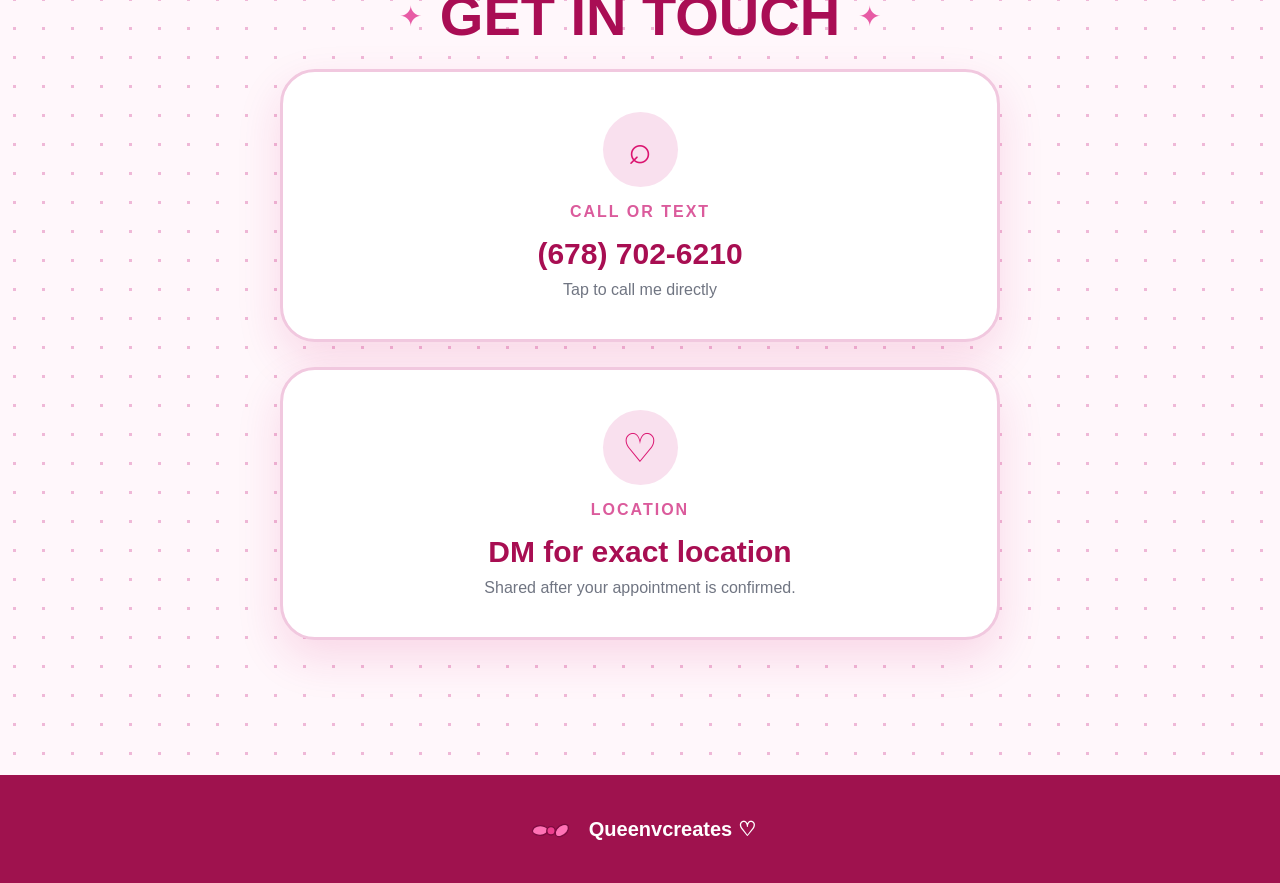
==== commit 74f4c2d6: "Update index.html" ====
--- a/index.html
+++ b/index.html
@@ -39,7 +39,7 @@
 
     <section class="showcase section-pad">
       <div class="photo-card tilt-left">
-        <img src="images/e19a77874d277d34020b3ae92a7212c8" alt="White French tip nail set">
+       <img src="images/e19a77874d277d34020b3ae92a7212c8.webp" alt="White French tip nail set">
         <span class="photo-bow">🎀</span>
       </div>
       <div class="marquee" aria-label="Services">
